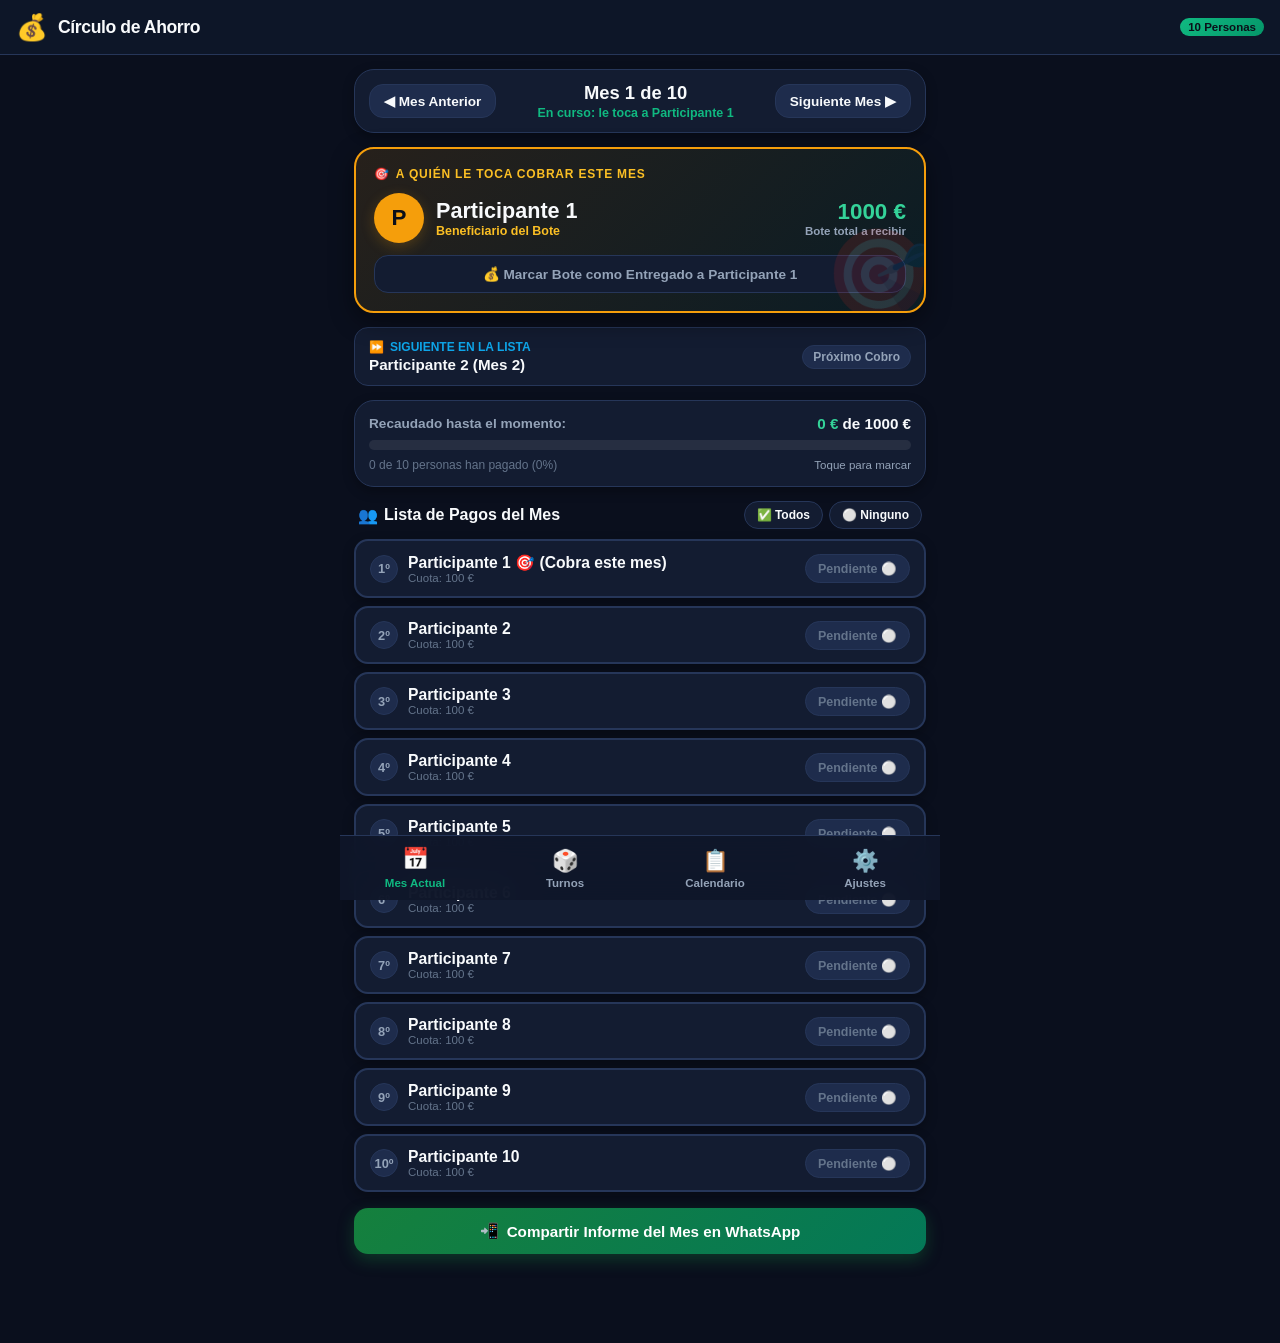
==== index.html @ 372b48a7 "Despliegue de Circulo de Ahorro y Tanda Mensual" ====
<!DOCTYPE html>
<html lang="es">
<head>
  <meta charset="UTF-8">
  <meta name="viewport" content="width=device-width, initial-scale=1.0, maximum-scale=1.0, user-scalable=no, viewport-fit=cover">
  <meta name="theme-color" content="#0a0f1d">
  <meta name="apple-mobile-web-app-capable" content="yes">
  <meta name="apple-mobile-web-app-status-bar-style" content="black-translucent">
  <meta name="apple-mobile-web-app-title" content="Ahorro">
  <meta name="description" content="Gestión mensual de grupo de ahorro, tanda y turnos de cobro">
  
  <title>Círculo de Ahorro y Tanda Mensual</title>
  
  <link rel="manifest" href="manifest.json">
  <link rel="icon" type="image/svg+xml" href="icons/icon.svg">
  <link rel="apple-touch-icon" href="icons/icon-192.png">
  <link rel="stylesheet" href="css/style.css">
</head>
<body>

  <!-- Encabezado Fijo -->
  <header class="app-header">
    <div class="brand">
      <span class="brand-icon">💰</span>
      <span class="brand-title" id="brand-title">Círculo de Ahorro</span>
    </div>
    <span class="brand-badge">10 Personas</span>
  </header>

  <!-- Contenido Principal -->
  <main class="main-container">

    <!-- PESTAÑA 1: MES ACTUAL -->
    <section id="pane-mes-actual" class="tab-pane active">
      <!-- Selector de Mes / Ronda -->
      <div class="round-nav-card">
        <button type="button" class="round-nav-btn" id="btn-prev-round">◀ Mes Anterior</button>
        <div class="round-nav-info">
          <div class="round-nav-title" id="round-nav-title">Mes 1 de 10</div>
          <div class="round-nav-sub" id="round-nav-sub">Cargando...</div>
        </div>
        <button type="button" class="round-nav-btn" id="btn-next-round">Siguiente Mes ▶</button>
      </div>

      <!-- Tarjeta Destacada: A quién le toca cobrar -->
      <div class="beneficiary-hero-card">
        <div class="hero-tag">
          <span>🎯</span>
          <span>A quién le toca cobrar este mes</span>
        </div>
        <div class="hero-beneficiary-row">
          <div class="hero-name-wrap">
            <div class="hero-avatar" id="hero-avatar">P</div>
            <div>
              <div class="hero-name" id="hero-beneficiary-name">-</div>
              <div style="font-size: 0.78rem; color: var(--gold-light); font-weight: 700;">Beneficiario del Bote</div>
            </div>
          </div>
          <div>
            <div class="hero-pot-amount" id="hero-pot-amount">1.000 €</div>
            <div class="hero-pot-label">Bote total a recibir</div>
          </div>
        </div>

        <!-- Botón para marcar si ya se le entregó el dinero -->
        <button type="button" id="btn-deliver-pot" class="btn-deliver-pot">
          <span>💰 Marcar Bote como Entregado</span>
        </button>
      </div>

      <!-- Tarjeta: Quién sigue en el próximo mes -->
      <div id="next-in-line-container" class="next-in-line-card">
        <div>
          <div class="next-label">
            <span>⏩</span>
            <span>Siguiente en la lista</span>
          </div>
          <div class="next-name" id="next-beneficiary-name">-</div>
        </div>
        <div class="next-badge">Próximo Cobro</div>
      </div>

      <!-- Barra de progreso de recaudación -->
      <div class="collection-progress-card">
        <div class="progress-header">
          <span class="progress-title">Recaudado hasta el momento:</span>
          <div class="progress-numbers">
            <strong id="progress-collected-amount">0 €</strong> de <span id="progress-total-pot">1.000 €</span>
          </div>
        </div>
        <div class="progress-bar-container">
          <div id="progress-bar-fill" class="progress-bar-fill" style="width: 0%;"></div>
        </div>
        <div class="progress-footer">
          <span id="progress-footer-stats">0 de 10 personas han pagado (0%)</span>
          <span style="color: var(--text-muted); font-size: 0.72rem;">Toque para marcar</span>
        </div>
      </div>

      <!-- Lista de Pagos de las 10 Personas -->
      <div class="payments-section">
        <div class="payments-section-header">
          <div class="section-title">
            <span>👥</span>
            <span>Lista de Pagos del Mes</span>
          </div>
          <div style="display: flex; gap: 6px;">
            <button type="button" class="quick-btn" id="btn-check-all-payments">✅ Todos</button>
            <button type="button" class="quick-btn" id="btn-uncheck-all-payments">⚪ Ninguno</button>
          </div>
        </div>

        <div id="payments-list-container" class="payments-list">
          <!-- Renderizado dinámico -->
        </div>

        <!-- Botón Compartir en WhatsApp -->
        <button type="button" id="btn-share-whatsapp" class="share-whatsapp-btn">
          <span>📲</span>
          <span>Compartir Informe del Mes en WhatsApp</span>
        </button>
      </div>
    </section>

    <!-- PESTAÑA 2: TURNOS Y SORTEO -->
    <section id="pane-turnos" class="tab-pane">
      <!-- Banner Sorteo al Azar -->
      <div class="raffle-banner-card">
        <div class="raffle-banner-title">🎲 Sorteo de Turnos al Azar</div>
        <div class="raffle-banner-desc">
          Reparte los turnos del 1 al 10 de forma totalmente aleatoria, limpia y transparente entre los 10 participantes.
        </div>
        <button type="button" id="btn-start-raffle" class="btn-raffle-action">
          <span>🎰</span>
          <span>Sortear Turnos al Azar</span>
        </button>
      </div>

      <div class="section-title" style="margin-top: 6px;">
        <span>📋</span>
        <span>Orden de Turnos (Mes 1 al 10)</span>
      </div>
      <p style="font-size: 0.78rem; color: var(--text-muted);">
        💡 Puedes pulsar ✏️ para editar nombres, ⬆️/⬇️ para mover de puesto o 🔄 para intercambiar el turno con otra persona.
      </p>

      <div id="turns-list-container" class="turns-list">
        <!-- Renderizado dinámico -->
      </div>
    </section>

    <!-- PESTAÑA 3: CALENDARIO E HISTORIAL -->
    <section id="pane-calendario" class="tab-pane">
      <div class="section-title">
        <span>📊</span>
        <span>Estado Global del Ciclo</span>
      </div>
      <p style="font-size: 0.78rem; color: var(--text-muted); margin-bottom: 6px;">
        Toca cualquier tarjeta para ver directamente los detalles y pagos de ese mes.
      </p>

      <!-- 1. Ya entregados -->
      <div class="timeline-group">
        <div class="timeline-group-title delivered">
          <span>✅</span>
          <span>A quién se le ha entregado ya el bote</span>
        </div>
        <div id="timeline-delivered-list" style="display: flex; flex-direction: column; gap: 8px;">
          <!-- Dinámico -->
        </div>
      </div>

      <!-- 2. En curso este mes -->
      <div class="timeline-group" style="margin-top: 10px;">
        <div class="timeline-group-title current">
          <span>⏳</span>
          <span>Cobrando actualmente (Mes en curso)</span>
        </div>
        <div id="timeline-current-list">
          <!-- Dinámico -->
        </div>
      </div>

      <!-- 3. Próximos turnos en espera -->
      <div class="timeline-group" style="margin-top: 10px;">
        <div class="timeline-group-title waiting">
          <span>📅</span>
          <span>En espera de cobrar (Próximos turnos)</span>
        </div>
        <div id="timeline-waiting-list" style="display: flex; flex-direction: column; gap: 8px;">
          <!-- Dinámico -->
        </div>
      </div>
    </section>

    <!-- PESTAÑA 4: AJUSTES -->
    <section id="pane-ajustes" class="tab-pane">
      <div class="settings-card">
        <div class="section-title">
          <span>⚙️</span>
          <span>Ajustes de la Tanda</span>
        </div>

        <form id="settings-form" style="display: flex; flex-direction: column; gap: 14px;">
          <div class="settings-field">
            <label class="settings-label" for="settings-group-name">Nombre del Grupo de Ahorro:</label>
            <input type="text" id="settings-group-name" class="settings-input" required>
          </div>

          <div class="settings-field">
            <label class="settings-label" for="settings-cuota">Cuota Mensual por Persona (€):</label>
            <input type="number" id="settings-cuota" class="settings-input" min="1" step="1" required>
            <span style="font-size: 0.75rem; color: var(--text-dim);">
              Ejemplo: Con 100 €, el bote total cada mes será de 1.000 € (10 personas x 100 €).
            </span>
          </div>

          <button type="submit" class="btn-primary-action">Guardar Ajustes</button>
        </form>

        <hr style="border: 0; border-top: 1px solid var(--border-color); margin: 10px 0;">

        <div>
          <div class="section-title" style="font-size: 0.95rem; color: var(--danger); margin-bottom: 6px;">
            <span>🔄</span>
            <span>Reiniciar Ciclo</span>
          </div>
          <p style="font-size: 0.78rem; color: var(--text-muted); margin-bottom: 10px;">
            Borra los pagos y entregas para empezar una nueva tanda de 10 meses. Los nombres y turnos se conservan.
          </p>
          <button type="button" id="btn-reset-cycle" class="quick-btn" style="color: var(--danger); border-color: rgba(239, 68, 68, 0.4); padding: 10px 16px;">
            Reiniciar Pagos y Entregas
          </button>
        </div>
      </div>
    </section>

  </main>

  <!-- Modal de Animación de Sorteo -->
  <div id="modal-raffle" class="modal-backdrop">
    <div class="raffle-modal-box">
      <div class="section-title" style="color: var(--gold-light);">
        <span>🎰</span>
        <span>Sorteando Turnos al Azar</span>
      </div>
      <div id="roulette-slot" class="roulette-slot">🎲 Mezclando...</div>
      <p style="font-size: 0.8rem; color: var(--text-muted);">
        Asignando un mes del 1 al 10 a cada participante de forma aleatoria...
      </p>
      <button type="button" id="btn-close-raffle-modal" class="btn-primary-action" style="width: 100%; display: none;">
        Ver Resultados del Sorteo
      </button>
    </div>
  </div>

  <!-- Toast Notificación -->
  <div id="toast-msg" class="toast-msg">Mensaje copiado</div>

  <!-- Barra de Navegación Inferior -->
  <nav class="bottom-nav">
    <button type="button" class="nav-tab active" data-tab="mes-actual">
      <span class="tab-icon">📅</span>
      <span class="tab-label">Mes Actual</span>
    </button>
    <button type="button" class="nav-tab" data-tab="turnos">
      <span class="tab-icon">🎲</span>
      <span class="tab-label">Turnos</span>
    </button>
    <button type="button" class="nav-tab" data-tab="calendario">
      <span class="tab-icon">📋</span>
      <span class="tab-label">Calendario</span>
    </button>
    <button type="button" class="nav-tab" data-tab="ajustes">
      <span class="tab-icon">⚙️</span>
      <span class="tab-label">Ajustes</span>
    </button>
  </nav>

  <!-- Scripts -->
  <script src="js/ahorro.js"></script>
  <script src="js/app.js"></script>
</body>
</html>
---- css/style.css ----
/* Estilos Móviles Profesionales: Círculo de Ahorro y Tanda Mensual */
:root {
  --bg-primary: #0a0f1d;
  --bg-card: #131c31;
  --bg-card-hover: #1a2642;
  --bg-elevated: #1e2c4c;
  --border-color: #263659;
  --border-active: #3b82f6;

  --text-main: #f8fafc;
  --text-muted: #94a3b8;
  --text-dim: #64748b;

  --emerald: #10b981;
  --emerald-light: #34d399;
  --emerald-glow: rgba(16, 185, 129, 0.25);

  --gold: #f59e0b;
  --gold-light: #fbbf24;
  --gold-glow: rgba(245, 158, 11, 0.22);

  --sky: #0ea5e9;
  --danger: #ef4444;

  --radius-sm: 8px;
  --radius-md: 14px;
  --radius-lg: 20px;
  --radius-full: 9999px;

  --shadow-sm: 0 4px 12px rgba(0, 0, 0, 0.3);
  --shadow-md: 0 8px 24px rgba(0, 0, 0, 0.45);

  --safe-top: env(safe-area-inset-top, 0px);
  --safe-bottom: env(safe-area-inset-bottom, 0px);
}

* {
  box-sizing: border-box;
  margin: 0;
  padding: 0;
  -webkit-tap-highlight-color: transparent;
  user-select: none;
}

body {
  font-family: -apple-system, BlinkMacSystemFont, "Segoe UI", Roboto, Oxygen, Ubuntu, Cantarell, "Helvetica Neue", sans-serif;
  background-color: var(--bg-primary);
  color: var(--text-main);
  min-height: 100vh;
  display: flex;
  flex-direction: column;
  overflow-x: hidden;
  padding-top: var(--safe-top);
  padding-bottom: calc(75px + var(--safe-bottom));
}

/* Encabezado */
.app-header {
  background: rgba(15, 23, 42, 0.92);
  backdrop-filter: blur(14px);
  -webkit-backdrop-filter: blur(14px);
  position: sticky;
  top: 0;
  z-index: 100;
  border-bottom: 1px solid var(--border-color);
  padding: 12px 16px;
  display: flex;
  align-items: center;
  justify-content: space-between;
}

.brand {
  display: flex;
  align-items: center;
  gap: 10px;
}

.brand-icon {
  font-size: 1.6rem;
}

.brand-title {
  font-size: 1.1rem;
  font-weight: 800;
  letter-spacing: -0.4px;
}

.brand-badge {
  background: linear-gradient(135deg, #10b981, #059669);
  color: #0b0f19;
  font-size: 0.72rem;
  font-weight: 800;
  padding: 3px 8px;
  border-radius: var(--radius-full);
}

/* Barra inferior de navegación */
.bottom-nav {
  position: fixed;
  bottom: 0;
  left: 0;
  right: 0;
  height: calc(65px + var(--safe-bottom));
  padding-bottom: var(--safe-bottom);
  background: rgba(15, 23, 42, 0.95);
  backdrop-filter: blur(16px);
  -webkit-backdrop-filter: blur(16px);
  border-top: 1px solid var(--border-color);
  display: flex;
  justify-content: space-around;
  align-items: center;
  z-index: 900;
  max-width: 600px;
  margin: 0 auto;
}

.nav-tab {
  flex: 1;
  display: flex;
  flex-direction: column;
  align-items: center;
  justify-content: center;
  height: 100%;
  color: var(--text-muted);
  background: none;
  border: none;
  cursor: pointer;
  transition: all 0.2s ease;
  padding: 4px 0;
  gap: 3px;
}

.nav-tab .tab-icon {
  font-size: 1.35rem;
  transition: transform 0.2s;
}

.nav-tab .tab-label {
  font-size: 0.72rem;
  font-weight: 700;
}

.nav-tab.active {
  color: var(--emerald);
}

.nav-tab.active .tab-icon {
  transform: translateY(-2px);
}

/* Contenedor Principal */
.main-container {
  flex: 1;
  max-width: 600px;
  width: 100%;
  margin: 0 auto;
  padding: 14px;
}

.tab-pane {
  display: none;
  flex-direction: column;
  gap: 14px;
  animation: fadeIn 0.2s ease-out;
}

.tab-pane.active {
  display: flex;
}

@keyframes fadeIn {
  from { opacity: 0; transform: translateY(6px); }
  to { opacity: 1; transform: translateY(0); }
}

/* Selector de Mes / Ronda */
.round-nav-card {
  background: var(--bg-card);
  border: 1px solid var(--border-color);
  border-radius: var(--radius-lg);
  padding: 12px 14px;
  box-shadow: var(--shadow-sm);
  display: flex;
  align-items: center;
  justify-content: space-between;
}

.round-nav-btn {
  background: var(--bg-elevated);
  border: 1px solid var(--border-color);
  color: var(--text-main);
  padding: 8px 14px;
  border-radius: var(--radius-md);
  font-weight: 700;
  font-size: 0.85rem;
  cursor: pointer;
  transition: all 0.15s;
}

.round-nav-btn:active {
  transform: scale(0.94);
  background: var(--border-color);
}

.round-nav-info {
  text-align: center;
}

.round-nav-title {
  font-size: 1.15rem;
  font-weight: 800;
  color: var(--text-main);
}

.round-nav-sub {
  font-size: 0.78rem;
  color: var(--emerald);
  font-weight: 700;
  margin-top: 2px;
}

/* ==========================================================
   TARJETA DESTACADA: A QUIÉN LE TOCA COBRAR
   ========================================================== */
.beneficiary-hero-card {
  background: linear-gradient(135deg, rgba(245, 158, 11, 0.12), rgba(16, 185, 129, 0.08));
  border: 2px solid var(--gold);
  border-radius: var(--radius-lg);
  padding: 18px;
  box-shadow: var(--shadow-md);
  display: flex;
  flex-direction: column;
  gap: 12px;
  position: relative;
  overflow: hidden;
}

.beneficiary-hero-card::after {
  content: '🎯';
  position: absolute;
  right: -10px;
  bottom: -15px;
  font-size: 5.5rem;
  opacity: 0.12;
  pointer-events: none;
}

.hero-tag {
  font-size: 0.75rem;
  font-weight: 800;
  text-transform: uppercase;
  letter-spacing: 0.8px;
  color: var(--gold-light);
  display: flex;
  align-items: center;
  gap: 6px;
}

.hero-beneficiary-row {
  display: flex;
  align-items: center;
  justify-content: space-between;
}

.hero-name-wrap {
  display: flex;
  align-items: center;
  gap: 12px;
}

.hero-avatar {
  width: 50px;
  height: 50px;
  border-radius: 50%;
  background: var(--gold);
  color: #0b0f19;
  font-size: 1.4rem;
  font-weight: 900;
  display: flex;
  align-items: center;
  justify-content: center;
  box-shadow: 0 4px 14px var(--gold-glow);
}

.hero-name {
  font-size: 1.35rem;
  font-weight: 800;
  color: var(--text-main);
  line-height: 1.2;
}

.hero-pot-amount {
  font-size: 1.4rem;
  font-weight: 900;
  color: var(--emerald-light);
  text-align: right;
}

.hero-pot-label {
  font-size: 0.72rem;
  color: var(--text-muted);
  font-weight: 600;
}

/* Botón de Entrega del Bote */
.btn-deliver-pot {
  background: var(--bg-card);
  border: 1px solid var(--border-color);
  color: var(--text-muted);
  padding: 10px 14px;
  border-radius: var(--radius-md);
  font-weight: 800;
  font-size: 0.85rem;
  display: flex;
  align-items: center;
  justify-content: center;
  gap: 8px;
  cursor: pointer;
  transition: all 0.2s ease;
}

.btn-deliver-pot.delivered {
  background: linear-gradient(135deg, #10b981, #059669);
  color: #0b0f19;
  border-color: #10b981;
  box-shadow: 0 4px 14px var(--emerald-glow);
}

.btn-deliver-pot:active {
  transform: scale(0.98);
}

/* ==========================================================
   TARJETA: QUIÉN SIGUE EN LA LISTA
   ========================================================== */
.next-in-line-card {
  background: var(--bg-card);
  border: 1px solid var(--border-color);
  border-radius: var(--radius-md);
  padding: 12px 14px;
  display: flex;
  align-items: center;
  justify-content: space-between;
}

.next-label {
  font-size: 0.75rem;
  font-weight: 800;
  text-transform: uppercase;
  color: var(--sky);
  display: flex;
  align-items: center;
  gap: 6px;
}

.next-name {
  font-size: 0.95rem;
  font-weight: 700;
  color: var(--text-main);
  margin-top: 2px;
}

.next-badge {
  background: var(--bg-elevated);
  border: 1px solid var(--border-color);
  color: var(--text-muted);
  font-size: 0.75rem;
  font-weight: 700;
  padding: 4px 10px;
  border-radius: var(--radius-full);
}

/* ==========================================================
   PROGRESS BAR DE RECAUDACIÓN
   ========================================================== */
.collection-progress-card {
  background: var(--bg-card);
  border: 1px solid var(--border-color);
  border-radius: var(--radius-lg);
  padding: 14px;
  box-shadow: var(--shadow-sm);
  display: flex;
  flex-direction: column;
  gap: 8px;
}

.progress-header {
  display: flex;
  justify-content: space-between;
  align-items: center;
}

.progress-title {
  font-size: 0.85rem;
  font-weight: 800;
  color: var(--text-muted);
}

.progress-numbers {
  font-size: 0.95rem;
  font-weight: 800;
  color: var(--text-main);
}

.progress-numbers strong {
  color: var(--emerald-light);
}

.progress-bar-container {
  width: 100%;
  height: 10px;
  background: rgba(255, 255, 255, 0.08);
  border-radius: var(--radius-full);
  overflow: hidden;
}

.progress-bar-fill {
  height: 100%;
  background: linear-gradient(90deg, #10b981, #34d399);
  border-radius: var(--radius-full);
  transition: width 0.35s ease;
}

.progress-footer {
  display: flex;
  justify-content: space-between;
  align-items: center;
  font-size: 0.75rem;
  color: var(--text-dim);
}

/* ==========================================================
   LISTA DE PAGOS DEL MES
   ========================================================== */
.payments-section {
  display: flex;
  flex-direction: column;
  gap: 10px;
}

.payments-section-header {
  display: flex;
  justify-content: space-between;
  align-items: center;
  padding: 0 4px;
}

.section-title {
  font-size: 1rem;
  font-weight: 800;
  display: flex;
  align-items: center;
  gap: 6px;
}

.quick-btn {
  background: var(--bg-card);
  border: 1px solid var(--border-color);
  color: var(--text-main);
  font-size: 0.75rem;
  font-weight: 700;
  padding: 6px 12px;
  border-radius: var(--radius-md);
  cursor: pointer;
}

.quick-btn:active {
  background: var(--bg-elevated);
}

.payments-list {
  display: flex;
  flex-direction: column;
  gap: 8px;
}

.payment-card {
  background: var(--bg-card);
  border: 2px solid var(--border-color);
  border-radius: var(--radius-md);
  padding: 12px 14px;
  display: flex;
  align-items: center;
  justify-content: space-between;
  cursor: pointer;
  transition: all 0.15s ease;
  box-shadow: var(--shadow-sm);
}

.payment-card:active {
  transform: scale(0.98);
}

.payment-card.paid {
  background: linear-gradient(135deg, rgba(16, 185, 129, 0.14), rgba(6, 78, 59, 0.2));
  border-color: var(--emerald);
}

.participant-info {
  display: flex;
  align-items: center;
  gap: 10px;
}

.participant-turn-pill {
  width: 28px;
  height: 28px;
  border-radius: 50%;
  background: var(--bg-elevated);
  border: 1px solid var(--border-color);
  font-size: 0.8rem;
  font-weight: 800;
  color: var(--text-muted);
  display: flex;
  align-items: center;
  justify-content: center;
}

.payment-card.paid .participant-turn-pill {
  background: var(--emerald);
  color: #0b0f19;
  border-color: var(--emerald);
}

.participant-name-wrap {
  display: flex;
  flex-direction: column;
}

.participant-name {
  font-size: 0.98rem;
  font-weight: 700;
  color: var(--text-main);
}

.participant-sub {
  font-size: 0.72rem;
  color: var(--text-dim);
}

.payment-status-pill {
  padding: 6px 12px;
  border-radius: var(--radius-full);
  font-size: 0.78rem;
  font-weight: 800;
  background: var(--bg-elevated);
  color: var(--text-dim);
  border: 1px solid var(--border-color);
  transition: all 0.2s ease;
}

.payment-card.paid .payment-status-pill {
  background: var(--emerald);
  color: #0b0f19;
  border-color: var(--emerald);
  box-shadow: 0 2px 8px var(--emerald-glow);
}

/* ==========================================================
   BOTÓN PARA COMPARTIR EN WHATSAPP
   ========================================================== */
.share-whatsapp-btn {
  background: linear-gradient(135deg, #15803d, #047857);
  color: white;
  border: none;
  border-radius: var(--radius-md);
  padding: 14px 18px;
  font-weight: 800;
  font-size: 0.95rem;
  cursor: pointer;
  display: flex;
  align-items: center;
  justify-content: center;
  gap: 8px;
  width: 100%;
  box-shadow: 0 6px 16px rgba(21, 128, 61, 0.35);
  margin-top: 6px;
}

.share-whatsapp-btn:active {
  transform: scale(0.97);
}

/* ==========================================================
   PESTAÑA: TURNOS Y SORTEO AL AZAR
   ========================================================== */
.raffle-banner-card {
  background: linear-gradient(135deg, rgba(245, 158, 11, 0.15), rgba(217, 119, 6, 0.1));
  border: 2px dashed var(--gold);
  border-radius: var(--radius-lg);
  padding: 18px;
  text-align: center;
  display: flex;
  flex-direction: column;
  align-items: center;
  gap: 10px;
}

.raffle-banner-title {
  font-size: 1.15rem;
  font-weight: 900;
  color: var(--gold-light);
}

.raffle-banner-desc {
  font-size: 0.8rem;
  color: var(--text-muted);
  max-width: 380px;
  line-height: 1.4;
}

.btn-raffle-action {
  background: linear-gradient(135deg, #f59e0b, #d97706);
  color: #0b0f19;
  border: none;
  padding: 14px 24px;
  border-radius: var(--radius-full);
  font-size: 1rem;
  font-weight: 900;
  cursor: pointer;
  display: flex;
  align-items: center;
  gap: 8px;
  box-shadow: 0 4px 16px var(--gold-glow);
  transition: transform 0.15s;
}

.btn-raffle-action:active {
  transform: scale(0.95);
}

.turns-list {
  display: flex;
  flex-direction: column;
  gap: 8px;
}

.turn-item-card {
  background: var(--bg-card);
  border: 1px solid var(--border-color);
  border-radius: var(--radius-md);
  padding: 12px 14px;
  display: flex;
  align-items: center;
  justify-content: space-between;
}

.turn-left {
  display: flex;
  align-items: center;
  gap: 12px;
  flex: 1;
}

.turn-badge {
  background: var(--bg-elevated);
  border: 1px solid var(--border-color);
  color: var(--gold-light);
  font-weight: 900;
  font-size: 0.85rem;
  width: 32px;
  height: 32px;
  border-radius: var(--radius-sm);
  display: flex;
  align-items: center;
  justify-content: center;
}

.turn-name {
  font-weight: 700;
  font-size: 0.95rem;
  color: var(--text-main);
}

.turn-actions {
  display: flex;
  align-items: center;
  gap: 6px;
}

.btn-icon-sub {
  background: var(--bg-elevated);
  border: 1px solid var(--border-color);
  color: var(--text-muted);
  width: 32px;
  height: 32px;
  border-radius: var(--radius-sm);
  display: flex;
  align-items: center;
  justify-content: center;
  cursor: pointer;
  font-size: 0.85rem;
}

.btn-icon-sub:active {
  transform: scale(0.9);
  background: var(--border-color);
}

/* ==========================================================
   PESTAÑA: CALENDARIO E HISTORIAL COMPLETO
   ========================================================== */
.timeline-group {
  display: flex;
  flex-direction: column;
  gap: 10px;
}

.timeline-group-title {
  font-size: 0.85rem;
  font-weight: 800;
  text-transform: uppercase;
  letter-spacing: 0.6px;
  display: flex;
  align-items: center;
  gap: 6px;
  padding: 0 4px;
}

.timeline-group-title.delivered { color: var(--emerald-light); }
.timeline-group-title.current { color: var(--gold-light); }
.timeline-group-title.waiting { color: var(--text-dim); }

.timeline-card {
  background: var(--bg-card);
  border: 1px solid var(--border-color);
  border-radius: var(--radius-md);
  padding: 12px 14px;
  display: flex;
  align-items: center;
  justify-content: space-between;
}

.timeline-card.delivered {
  border-left: 4px solid var(--emerald);
}

.timeline-card.current {
  border: 2px solid var(--gold);
  background: linear-gradient(135deg, rgba(245, 158, 11, 0.08), rgba(19, 28, 49, 0.9));
}

.timeline-card.waiting {
  opacity: 0.85;
}

.timeline-info {
  display: flex;
  flex-direction: column;
}

.timeline-round {
  font-size: 0.72rem;
  color: var(--text-muted);
  font-weight: 700;
  text-transform: uppercase;
}

.timeline-beneficiary {
  font-size: 0.95rem;
  font-weight: 800;
  color: var(--text-main);
}

.timeline-status {
  font-size: 0.75rem;
  font-weight: 800;
  padding: 4px 8px;
  border-radius: var(--radius-full);
}

.timeline-status.delivered {
  background: rgba(16, 185, 129, 0.15);
  color: var(--emerald-light);
  border: 1px solid rgba(16, 185, 129, 0.3);
}

.timeline-status.current {
  background: rgba(245, 158, 11, 0.15);
  color: var(--gold-light);
  border: 1px solid rgba(245, 158, 11, 0.3);
}

.timeline-status.waiting {
  background: var(--bg-elevated);
  color: var(--text-dim);
}

/* ==========================================================
   PESTAÑA: AJUSTES Y CONFIGURACIÓN
   ========================================================== */
.settings-card {
  background: var(--bg-card);
  border: 1px solid var(--border-color);
  border-radius: var(--radius-lg);
  padding: 16px;
  display: flex;
  flex-direction: column;
  gap: 14px;
}

.settings-field {
  display: flex;
  flex-direction: column;
  gap: 6px;
}

.settings-label {
  font-size: 0.85rem;
  font-weight: 700;
  color: var(--text-muted);
}

.settings-input {
  background: var(--bg-elevated);
  border: 1px solid var(--border-color);
  color: var(--text-main);
  padding: 12px 14px;
  border-radius: var(--radius-md);
  font-size: 1rem;
  font-weight: 700;
  outline: none;
}

.settings-input:focus {
  border-color: var(--emerald);
}

.btn-primary-action {
  background: var(--emerald);
  color: #0b0f19;
  border: none;
  padding: 12px;
  border-radius: var(--radius-md);
  font-weight: 800;
  font-size: 0.95rem;
  cursor: pointer;
}

/* Modal y Animación de Sorteo */
.modal-backdrop {
  position: fixed;
  top: 0;
  left: 0;
  right: 0;
  bottom: 0;
  background: rgba(0, 0, 0, 0.82);
  backdrop-filter: blur(8px);
  -webkit-backdrop-filter: blur(8px);
  z-index: 1000;
  display: none;
  align-items: center;
  justify-content: center;
  padding: 16px;
}

.modal-backdrop.open {
  display: flex;
}

.raffle-modal-box {
  background: var(--bg-card);
  border: 2px solid var(--gold);
  border-radius: var(--radius-lg);
  max-width: 440px;
  width: 100%;
  padding: 24px;
  text-align: center;
  display: flex;
  flex-direction: column;
  align-items: center;
  gap: 16px;
  box-shadow: 0 10px 30px var(--gold-glow);
  animation: zoomIn 0.25s ease;
}

@keyframes zoomIn {
  from { transform: scale(0.85); opacity: 0; }
  to { transform: scale(1); opacity: 1; }
}

.roulette-slot {
  width: 100%;
  height: 90px;
  background: var(--bg-elevated);
  border: 2px solid var(--gold-light);
  border-radius: var(--radius-md);
  display: flex;
  align-items: center;
  justify-content: center;
  font-size: 1.6rem;
  font-weight: 900;
  color: var(--gold-light);
  overflow: hidden;
  box-shadow: inset 0 2px 10px rgba(0,0,0,0.5);
}

/* Toast flotante */
.toast-msg {
  position: fixed;
  bottom: 85px;
  left: 50%;
  transform: translateX(-50%) translateY(20px);
  background: #10b981;
  color: #0b0f19;
  font-weight: 800;
  font-size: 0.9rem;
  padding: 10px 20px;
  border-radius: var(--radius-full);
  box-shadow: 0 4px 16px rgba(0,0,0,0.6);
  opacity: 0;
  pointer-events: none;
  transition: all 0.25s ease;
  z-index: 1200;
  white-space: nowrap;
}

.toast-msg.show {
  opacity: 1;
  transform: translateX(-50%) translateY(0);
}
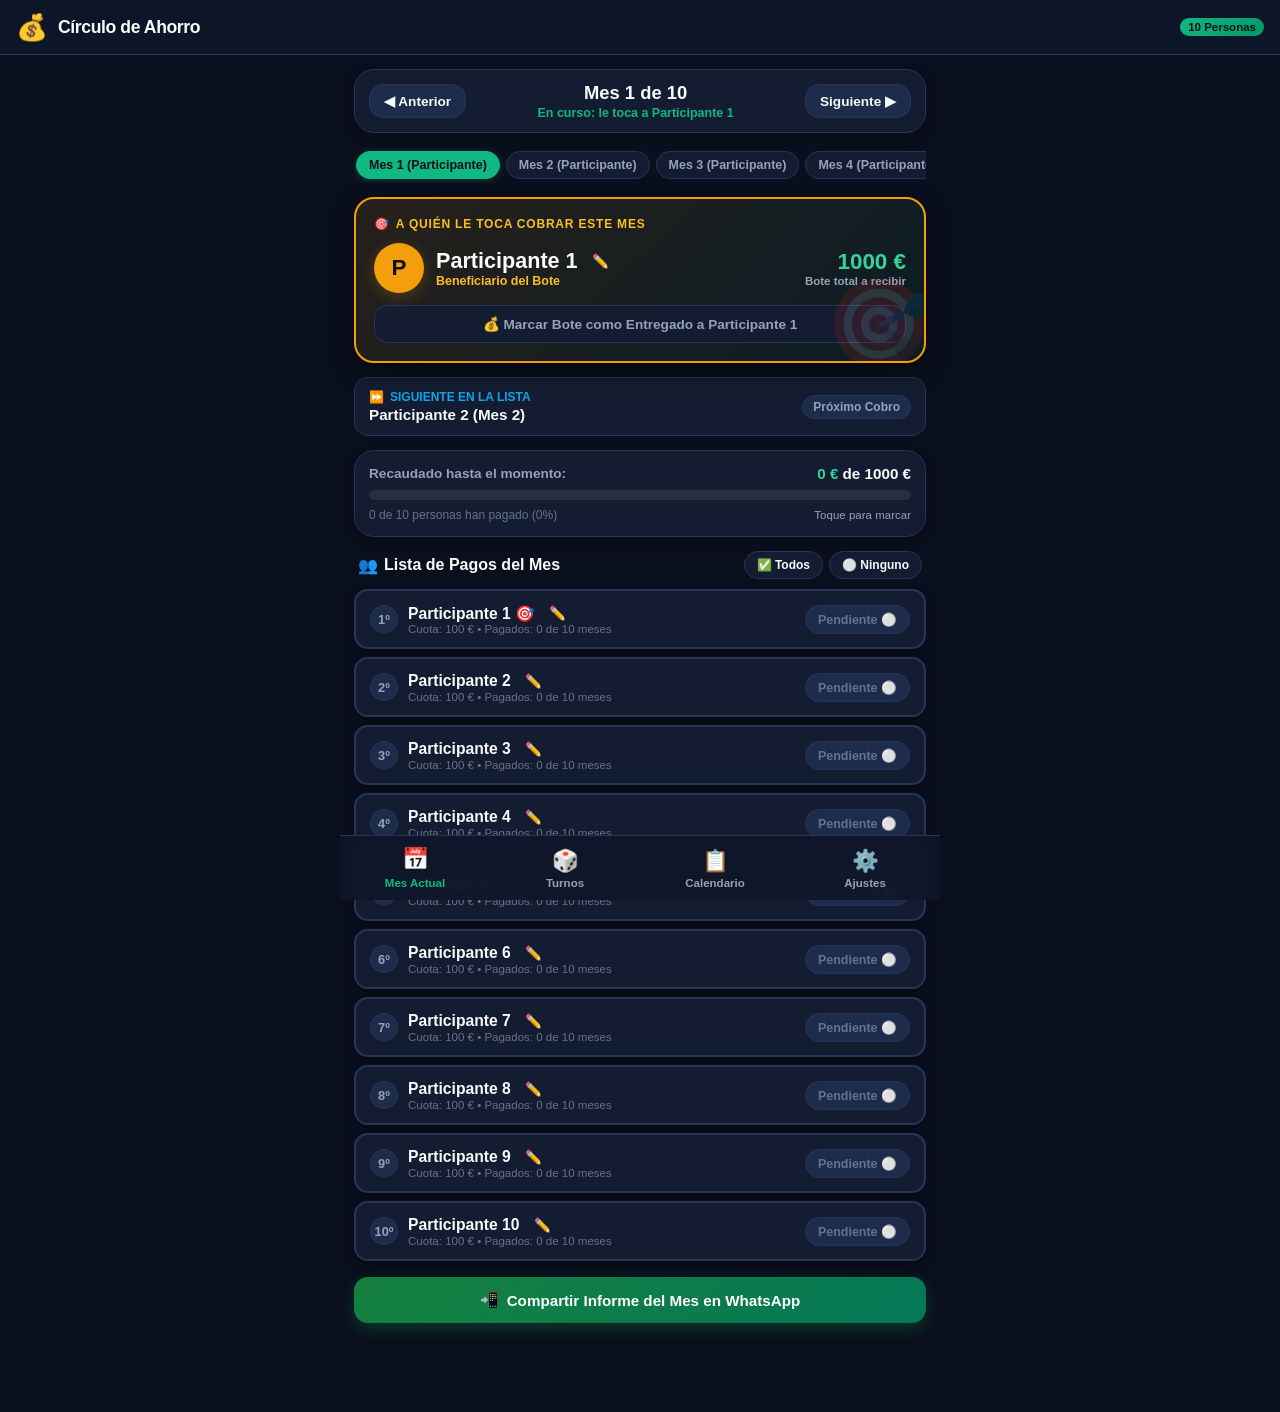
==== commit 08b304ef: "Add inline name editing and month-by-month payment matrix" ====
--- a/index.html
+++ b/index.html
@@ -34,12 +34,17 @@
     <section id="pane-mes-actual" class="tab-pane active">
       <!-- Selector de Mes / Ronda -->
       <div class="round-nav-card">
-        <button type="button" class="round-nav-btn" id="btn-prev-round">◀ Mes Anterior</button>
+        <button type="button" class="round-nav-btn" id="btn-prev-round">◀ Anterior</button>
         <div class="round-nav-info">
           <div class="round-nav-title" id="round-nav-title">Mes 1 de 10</div>
           <div class="round-nav-sub" id="round-nav-sub">Cargando...</div>
         </div>
-        <button type="button" class="round-nav-btn" id="btn-next-round">Siguiente Mes ▶</button>
+        <button type="button" class="round-nav-btn" id="btn-next-round">Siguiente ▶</button>
+      </div>
+
+      <!-- Tira de Selección Rápida de Mes (1..10) -->
+      <div id="month-chips-strip" class="month-chips-strip">
+        <!-- Renderizado dinámico -->
       </div>
 
       <!-- Tarjeta Destacada: A quién le toca cobrar -->
@@ -52,7 +57,10 @@
           <div class="hero-name-wrap">
             <div class="hero-avatar" id="hero-avatar">P</div>
             <div>
-              <div class="hero-name" id="hero-beneficiary-name">-</div>
+              <div style="display: flex; align-items: center; gap: 4px;">
+                <span class="hero-name" id="hero-beneficiary-name">-</span>
+                <button type="button" id="btn-edit-hero-beneficiary" class="btn-rename-pill" title="Editar nombre">✏️</button>
+              </div>
               <div style="font-size: 0.78rem; color: var(--gold-light); font-weight: 700;">Beneficiario del Bote</div>
             </div>
           </div>
@@ -156,11 +164,27 @@
         <span>Estado Global del Ciclo</span>
       </div>
       <p style="font-size: 0.78rem; color: var(--text-muted); margin-bottom: 6px;">
-        Toca cualquier tarjeta para ver directamente los detalles y pagos de ese mes.
+        Toca cualquier mes o casilla para ver o cambiar su estado.
       </p>
 
+      <!-- Tabla / Matriz General de Pagos Mes a Mes -->
+      <div class="matrix-table-card">
+        <div class="section-title" style="font-size: 0.95rem; justify-content: space-between;">
+          <div style="display: flex; align-items: center; gap: 6px;">
+            <span>🗓️</span>
+            <span>Control de Pagos Mes a Mes</span>
+          </div>
+          <span style="font-size: 0.72rem; color: var(--emerald-light); font-weight: 700;">Toca cualquier casilla</span>
+        </div>
+        <div class="matrix-table-wrap">
+          <table class="matrix-table" id="matrix-table">
+            <!-- Renderizado dinámico -->
+          </table>
+        </div>
+      </div>
+
       <!-- 1. Ya entregados -->
-      <div class="timeline-group">
+      <div class="timeline-group" style="margin-top: 6px;">
         <div class="timeline-group-title delivered">
           <span>✅</span>
           <span>A quién se le ha entregado ya el bote</span>
--- a/css/style.css
+++ b/css/style.css
@@ -919,3 +919,136 @@
   opacity: 1;
   transform: translateX(-50%) translateY(0);
 }
+
+/* Tira de Selección Rápida de Mes (1..10) */
+.month-chips-strip {
+  display: flex;
+  gap: 6px;
+  overflow-x: auto;
+  padding: 4px 2px;
+  scrollbar-width: none;
+}
+
+.month-chips-strip::-webkit-scrollbar {
+  display: none;
+}
+
+.month-chip {
+  background: var(--bg-card);
+  border: 1px solid var(--border-color);
+  color: var(--text-muted);
+  font-size: 0.78rem;
+  font-weight: 700;
+  padding: 6px 12px;
+  border-radius: var(--radius-full);
+  white-space: nowrap;
+  cursor: pointer;
+  transition: all 0.15s ease;
+}
+
+.month-chip.active {
+  background: var(--emerald);
+  color: #0b0f19;
+  border-color: var(--emerald);
+  font-weight: 900;
+  box-shadow: 0 2px 8px var(--emerald-glow);
+}
+
+/* Botón de editar nombre al vuelo (Lápiz) */
+.btn-rename-pill {
+  background: none;
+  border: none;
+  color: var(--text-dim);
+  font-size: 0.85rem;
+  cursor: pointer;
+  padding: 2px 6px;
+  margin-left: 4px;
+  transition: all 0.15s ease;
+}
+
+.btn-rename-pill:hover, .btn-rename-pill:active {
+  color: var(--gold-light);
+  transform: scale(1.15);
+}
+
+/* ==========================================================
+   MATRIZ / TABLA GENERAL DE PAGOS MES A MES
+   ========================================================== */
+.matrix-table-card {
+  background: var(--bg-card);
+  border: 1px solid var(--border-color);
+  border-radius: var(--radius-lg);
+  padding: 14px;
+  box-shadow: var(--shadow-sm);
+  display: flex;
+  flex-direction: column;
+  gap: 10px;
+}
+
+.matrix-table-wrap {
+  width: 100%;
+  overflow-x: auto;
+  -webkit-overflow-scrolling: touch;
+}
+
+.matrix-table {
+  width: 100%;
+  border-collapse: collapse;
+  font-size: 0.82rem;
+  min-width: 520px;
+}
+
+.matrix-table th {
+  background: var(--bg-elevated);
+  color: var(--text-muted);
+  font-weight: 800;
+  padding: 8px 6px;
+  text-align: center;
+  border-bottom: 2px solid var(--border-color);
+}
+
+.matrix-table th:first-child {
+  text-align: left;
+  padding-left: 10px;
+  position: sticky;
+  left: 0;
+  background: var(--bg-elevated);
+  z-index: 2;
+}
+
+.matrix-table td {
+  padding: 8px 6px;
+  text-align: center;
+  border-bottom: 1px solid var(--border-color);
+}
+
+.matrix-table td:first-child {
+  text-align: left;
+  font-weight: 700;
+  color: var(--text-main);
+  padding-left: 10px;
+  position: sticky;
+  left: 0;
+  background: var(--bg-card);
+  z-index: 2;
+}
+
+.matrix-cell-check {
+  font-size: 1.05rem;
+  cursor: pointer;
+  display: inline-block;
+  transition: transform 0.1s;
+}
+
+.matrix-cell-check:active {
+  transform: scale(1.35);
+}
+
+.matrix-total-badge {
+  background: rgba(16, 185, 129, 0.15);
+  color: var(--emerald-light);
+  font-weight: 800;
+  padding: 3px 6px;
+  border-radius: var(--radius-sm);
+  white-space: nowrap;
+}
